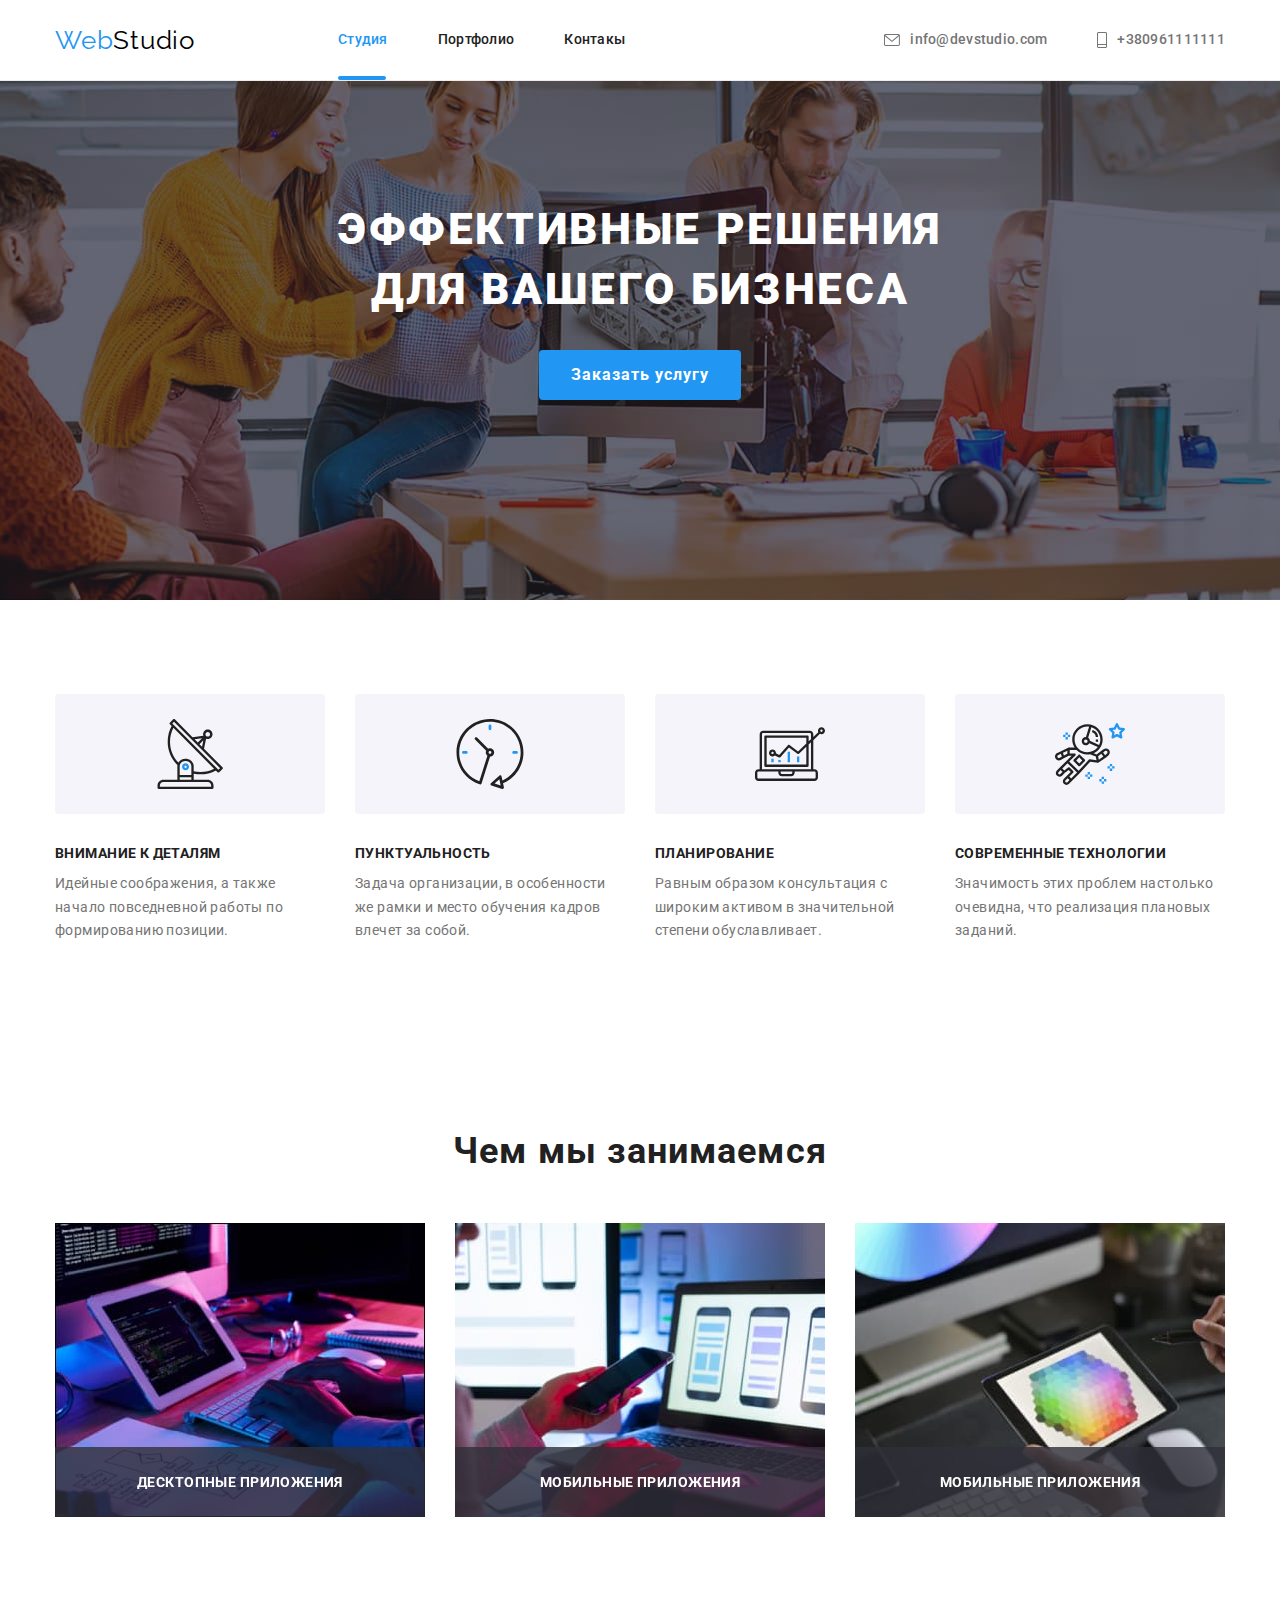
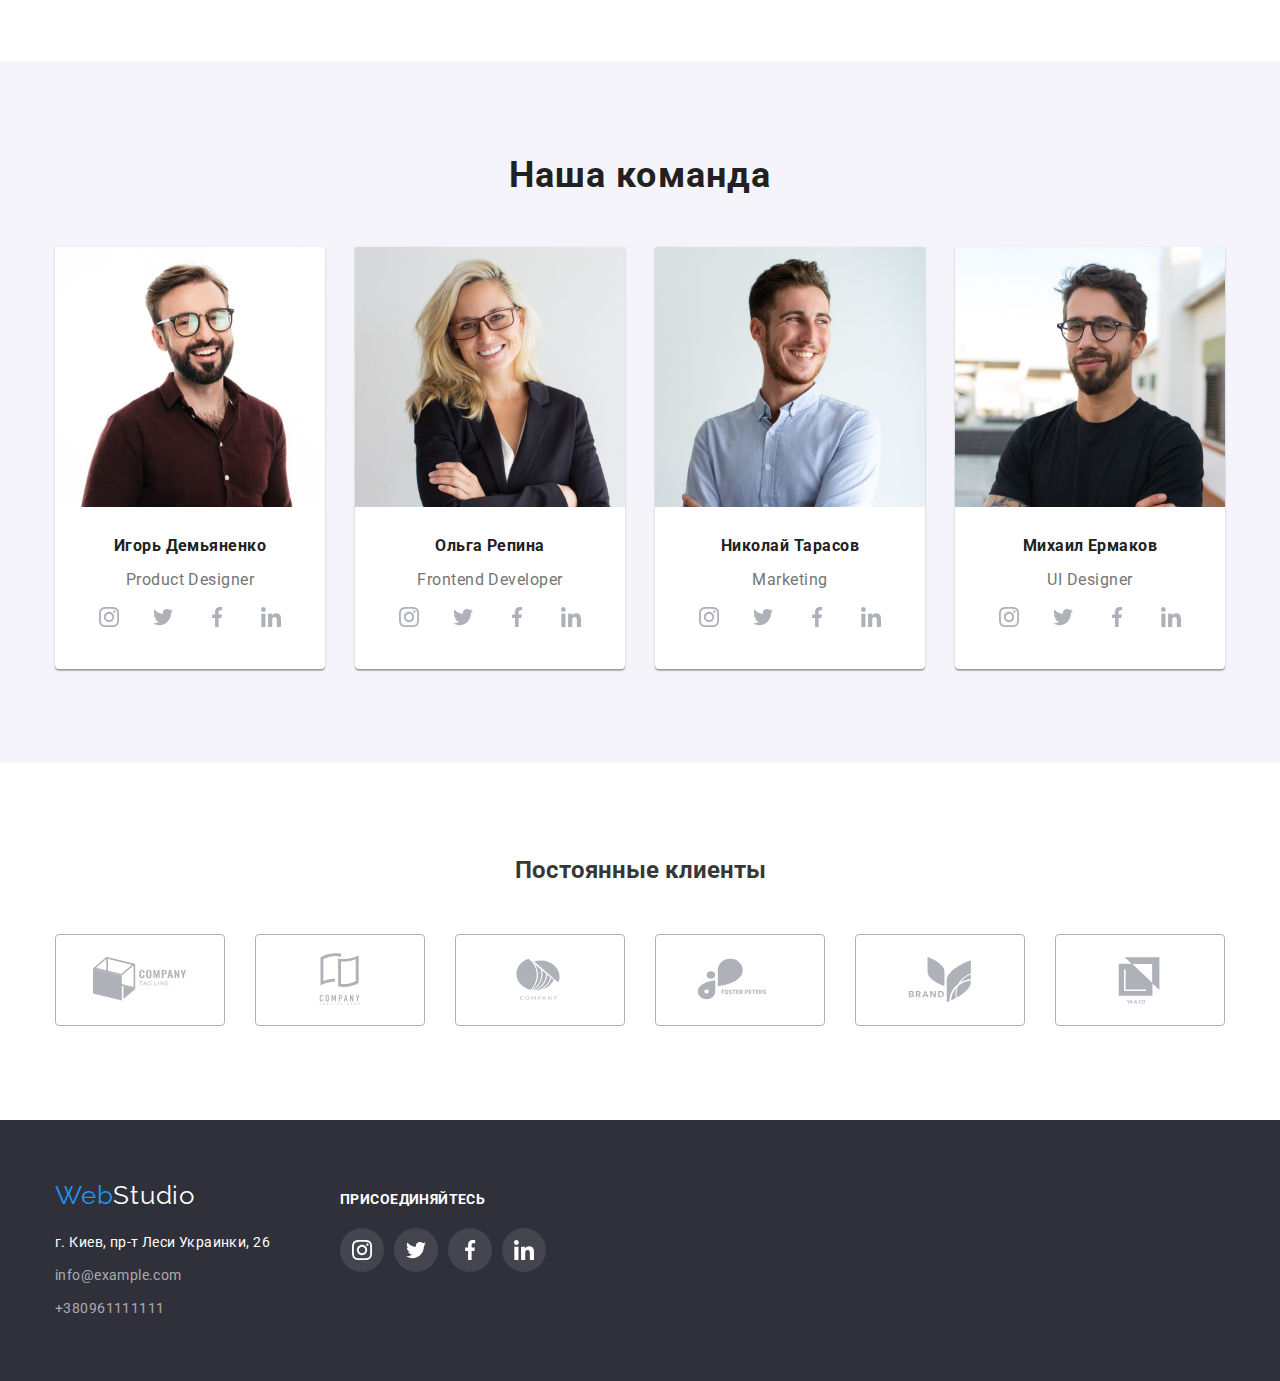
==== index.html @ fcf828c8 "markup of the fifth homework" ====
<!DOCTYPE html>
<html lang="ru">

<head>
    <meta charset="UTF-8">
    <meta http-equiv="X-UA-Compatible" content="IE=edge">
    <meta name="viewport" content="width=device-width, initial-scale=1.0">
    <title>WebStudio</title>
    <link rel="preconnect" href="https://fonts.googleapis.com">
    <link rel="preconnect" href="https://fonts.gstatic.com" crossorigin>
    <link href="https://fonts.googleapis.com/css2?family=Raleway:wght@700&family=Roboto:wght@400;500;700;900&display=swap"
    rel="stylesheet">
    <link rel="stylesheet" href="https://cdnjs.cloudflare.com/ajax/libs/modern-normalize/1.0.0/modern-normalize.min.css"/>
    <link rel="stylesheet" href="css/styles.css">
</head>
<body class="page">
    <header class= "header">
        <div class=container>
              <nav>
            <a href="./index.html" class="logo">Web<span class="dark-logo">Studio</span></a>
            <ul class="contacts-items">
        <li class="list"><a href="./index.html" class="nav active studio position" >Студия</a></li>
                <li class="list"><a href="./portfolio.html" class="nav portfolio">Портфолио</a></li>
                <li class="list"><a class="nav new-data" href="">Контакы</a></li>
            </ul>
        </nav>
        <ul class= "contacts">
            <li>
                <a class="auto-nav" href="info@devstudio.com">
            <svg class="icon-contacts" width="16" height="12">
                <use href="./images/symbol-defs.svg#icon-envelope"></use>
                </svg>info@devstudio.com</a>
           </li>
            <li>
                <a class="auto-nav" href="tel:+380961111111">
            <svg class="icon-contacts" width="10" height="16">
                <use href="./images/symbol-defs.svg#icon-tell"></use>
            </svg>+380961111111</a>
            </li>
            </ul>
        </div>
    </header>
    <main> 
        <section class="section-hero">
            <div class="container">
          <h1 class="hero-title">ЭФФЕКТИВНЫЕ РЕШЕНИЯ<br>
                ДЛЯ ВАШЕГО БИЗНЕСА</h1>
            <button data-modal-open class="button-primary">Заказать услугу</button>
            <div class="backdrop is-hidden" data-modal>
                <div class="modal">
                 <button class="modal-close" data-modal-close>
                    <svg class="modal-svg">
                <use href="./images/symbol-defs.svg#icon-close-black"></use></svg>
                    </button>
                </div>
            </div>

            </div>
          </section>
           <section class="section section-description">
               <div class="container">
             <ul class="subtitle-items">
                <li class="subtitle-text">
                    <div class="subtitle-icon-description">
                    <svg class="icon-description">
                        <use href="./images/symbol-defs.svg#icon-antenna"></use></svg>
                    </div>    
                    <h3 class="subtitle">Внимание к деталям</h3> 
                    <p class="description">Идейные соображения, а также начало повседневной работы по формированию позиции.</p>
                </li>
                <li class="subtitle-text">
                    <div class="subtitle-icon-description">
                    <svg class="icon-description">
                        <use href="./images/symbol-defs.svg#icon-clock"></use></svg> 
                    </div>    
                    <h3 class="subtitle">Пунктуальность</h3>
                    <p class="description">Задача организации, в особенности же рамки и место обучения кадров влечет за собой.</p>
                </li>
                <li class="subtitle-text">
                    <div class="subtitle-icon-description">
                    <svg class="icon-description">
                        <use href="./images/symbol-defs.svg#icon-diagram"></use></svg>
                    </div>
                    <h3 class="subtitle">Планирование</h3>
                    <p class="description">Равным образом консультация с широким активом в значительной степени обуславливает.</p>
                </li>
                <li class="subtitle-text">
                    <div class="subtitle-icon-description">
                    <svg class="icon-description">
                        <use href="./images/symbol-defs.svg#icon-astronaut"></use></svg>
                    </div>
                    <h3 class="subtitle">Современные технологии</h3>
                    <p class="description">Значимость этих проблем настолько очевидна, что реализация плановых заданий.</p>
                </li>
            </ul>
            </div>
           </section>
                <section class="section section-image">
                    <div class="container">
                <h2 class="second-header">Чем мы занимаемся</h2>
            <ul class="flex-setting">
                <li class="product-thumb"><img class="image-icon" src="./images/img1.jpg" width=370 alt="Разработка"/> 
                <p class="product-text">десктопные приложения</p></li>
                <li class="product-thumb"><img class="image-icon" src="./images/img2.jpg" width=370 alt="Интерактивность"/>
                <p class="product-text">Мобильные приложения</p></li>
                <li class="product-thumb"><img class="image-icon" src="./images/img3.jpg" width=370 alt="Дизайн"/>
                <p class="product-text">Мобильные приложения</p></li>
                </ul>
            </div>
        </section>
        <section class="section section-team">
            <div class="container">
                   <h2 class="second-header">Наша команда</h2> 
            <ul class="team-list">
                <li class="team-member"><img class="image" src="./images/photo1.jpg" width=270 alt="Игорь Демьяненко" />
                    <div class="about-member">
                    <h3 class="worker">Игорь Демьяненко</h3>
                    <p class="name">Product Designer</p>
                    <ul class="member-list">
                        <li class="member-link">
                        <a href="./index.html" class="person-link">
                         <svg class="member-icon" width="20" height="20">
                        <use href="./images/symbol-defs.svg#icon-instagram"></use>   
                        </svg></a>
                        </li>
                        <li class="member-link">
                        <a href="/index.html" class="person-link">
                        <svg class="member-icon" width="20" height="20">
                        <use href="./images/symbol-defs.svg#icon-twitter"></use>
                        </svg></a>
                        </li>
                        <li class="member-link">
                        <a href="/index.html" class="person-link">
                        <svg class="member-icon" width="20" height="20">
                        <use href="./images/symbol-defs.svg#icon-facebook"></use>
                        </svg></a>
                           </li>
                           <li class="member-link">
                        <a href="/index.html" class="person-link">
                        <svg class="member-icon" width="20" height="20">
                        <use href="./images/symbol-defs.svg#icon-linkedin"></use>                
                        </svg></a>
                           </li>
                        </ul>
                        </div>
                           </li>                                        
                           <li class="team-member"><img class="image" src="./images/photo2.jpg" width=270 alt="Ольга Репина" />
                    <div class="about-member">
                    <h3 class="worker">Ольга Репина</h3>
                    <p class="name">Frontend Developer</p>
                    <ul class="member-list">
                        <li class="member-link">
                        <a href="./index.html" class="person-link">
                         <svg class="member-icon" width="20" height="20">
                        <use href="./images/symbol-defs.svg#icon-instagram"></use>   
                        </svg></a>
                        </li>
                        <li class="member-link">
                        <a href="/index.html" class="person-link">
                        <svg class="member-icon" width="20" height="20">
                        <use href="./images/symbol-defs.svg#icon-twitter"></use>
                        </svg></a>
                        </li>
                        <li class="member-link">
                        <a href="/index.html" class="person-link">
                        <svg class="member-icon" width="20" height="20">
                        <use href="./images/symbol-defs.svg#icon-facebook"></use>
                        </svg></a>
                           </li>
                           <li class="member-link">
                        <a href="/index.html" class="person-link">
                        <svg class="member-icon" width="20" height="20">
                        <use href="./images/symbol-defs.svg#icon-linkedin"></use>                
                        </svg></a>
                           </li>
                        </ul>
                </div>
                </li>
                <li class="team-member"><img class="image" src="./images/photo3.jpg" width=270 alt="Николай Тарасов" />
                    <div class="about-member">
                    <h3 class="worker">Николай Тарасов</h3>
                    <p class="name">Marketing</p>
                    <ul class="member-list">
                        <li class="member-link">
                        <a href="./index.html" class="person-link">
                         <svg class="member-icon" width="20" height="20">
                        <use href="./images/symbol-defs.svg#icon-instagram"></use>   
                        </svg></a>
                        </li>
                        <li class="member-link">
                        <a href="/index.html" class="person-link">
                        <svg class="member-icon" width="20" height="20">
                        <use href="./images/symbol-defs.svg#icon-twitter"></use>
                        </svg></a>
                        </li>
                        <li class="member-link">
                        <a href="/index.html" class="person-link">
                        <svg class="member-icon" width="20" height="20">
                        <use href="./images/symbol-defs.svg#icon-facebook"></use>
                        </svg></a>
                           </li>
                           <li class="member-link">
                        <a href="/index.html" class="person-link">
                        <svg class="member-icon" width="20" height="20">
                        <use href="./images/symbol-defs.svg#icon-linkedin"></use>                
                        </svg></a>
                           </li>
                        </ul>
                    </div>
                </li>
                <li class="team-member"><img class="image" src="./images/photo4.jpg" width=270 alt="Михаил Ермаков" />
                    <div class="about-member">
                    <h3 class="worker">Михаил Ермаков</h3>
                    <p class="name">UI Designer</p>
                    <ul class="member-list">
                        <li class="member-link">
                        <a href="./index.html" class="person-link">
                         <svg class="member-icon" width="20" height="20">
                        <use href="./images/symbol-defs.svg#icon-instagram"></use>   
                        </svg></a>
                        </li>
                        <li class="member-link">
                        <a href="/index.html" class="person-link">
                        <svg class="member-icon" width="20" height="20">
                        <use href="./images/symbol-defs.svg#icon-twitter"></use>
                        </svg></a>
                        </li>
                        <li class="member-link">
                        <a href="/index.html" class="person-link">
                        <svg class="member-icon" width="20" height="20">
                        <use href="./images/symbol-defs.svg#icon-facebook"></use>
                        </svg></a>
                           </li>
                           <li class="member-link">
                        <a href="/index.html" class="person-link">
                        <svg class="member-icon" width="20" height="20">
                        <use href="./images/symbol-defs.svg#icon-linkedin"></use>                
                        </svg></a>
                           </li>
                        </ul>
                    </div>
                </li>
            </ul>
            </div>
        </section>
        <section class="section">
        <div class="container">
        <h2 class="clients">Постоянные клиенты</h2>
       <ul class="clients-list">
            <li class="icon-client">
    <svg class="logo-client">
    <use href="./images/symbol-defs.svg#icon-logo1"></use></svg>
           </li>
           <li class="icon-client">
    <svg class="logo-client">
    <use href="./images/symbol-defs.svg#icon-logo2"></use></svg>
            </li>
            <li class="icon-client">
    <svg class="logo-client">
    <use href="./images/symbol-defs.svg#icon-logo3"></use></svg>
            </li>
    <li class="icon-client">
    <svg class="logo-client">
    <use href="./images/symbol-defs.svg#icon-logo4"></use></svg>
            </li>
            <li class="icon-client">
    <svg class="logo-client">
    <use href="./images/symbol-defs.svg#icon-logo5"></use></svg>
           </li>
            <li class="icon-client">
    <svg class="logo-client">
    <use href="./images/symbol-defs.svg#icon-logo6"></use></svg>
           </li>
       </ul>
     </div>
    </section>
   </main>
    <footer class="footer">
        <div class="container footer-container">
            <div class= "footer-wrapper">
        <a class="footer-logo" href="WebStudio">Web<span class="white-logo">Studio</span></a>
        <address class="address-data">
            <p class="address-name">г. Киев, пр-т Леси Украинки, 26</p>
            <a class="auto-second" href="info@example.com">info@example.com</a>
            <a class="auto-second" href="tel:+380991111111">+380961111111</a>
        </address>
        </div>
           <div class="footer-icons">
            <h2 class="footer-header">Присоединяйтесь</h2>
            <ul class="footer-icons-menu">
                <li class="footer-items">
            <a href="./index.html" class="footer-link">
            <svg class="footer-icon" width="20" height="20">
            <use href="./images/symbol-defs.svg#icon-instagram"></use>
            </svg></a>
                 </li>
                 <li class="footer-items"><a href="./index.html" class="footer-link">
            <svg class="footer-icon" width="20" height="20">
            <use href="./images/symbol-defs.svg#icon-twitter"></use>
            </svg></a>
                  </li>
                  <li class="footer-items">
            <a href="./index.html" class="footer-link">
            <svg class="footer-icon" width="20" height="20">
            <use href="./images/symbol-defs.svg#icon-facebook"></use>
             </svg></a>
                 </li>
                  <li class="footer-items">
            <a href="./index.html" class="footer-link">
            <svg class="footer-icon" width="20" height="20">
            <use href="./images/symbol-defs.svg#icon-linkedin"></use>
            </svg></a>
                 </li>
            </ul>
            </div>
        </div>
        </footer>
        <script src="./js/modal.js"></script>
</body>

</html>
---- css/styles.css ----
:root {
  --primary-text-color: rgba(0, 0, 0, 0.8);
  --title-text-color: #000000;
  --accent-color: #2196f3;
  --primary-white-color: #ffffff;
  --second-main-color: #212121;
  --primary-gray-color: #757575;
  --background-color: #e5e5e5;
}
body {
  background-color: var( --primary-white-color);
  color: var(--primary-text-color);
  font-family: "Roboto", sans-serif;
}
ul {
  list-style: none;
  margin: 0;
  padding: 0;
}
h1,
h2,
h3 {
  margin: 0;
}
p {
  margin: 0 auto;
}
header {
top: 0;
left: 0;
position: fixed;
width: 100%;
background: var(--primary-white-color);
z-index: 1;
}

.header .container{
  display: flex;
  align-items: center;
}
.header {
background-color: var(--primary-white-color);
color: var(--primary-white-color);
}
.container {
  width: 1200px;
  padding-left: 15px;
  padding-right: 15px;
  margin-left: auto;
  margin-right: auto;
}
.container-block {
  display: flex;
  justify-content: center;
  padding-bottom: 34px;
  margin-top: 0;
  margin-bottom: 50px;
}
.container-button {
  display: flex;
  justify-content: center;
}
 .container .buttons {
  display: block;
  margin-bottom: 94px;
  padding-left: 215px;
  padding-right: 215px;
}
.position .position-port{
  display: block;
  position: relative;
}
.position::after {
content: '';
position: absolute;
display: block;
width: 48px;
height: 4px;
bottom: 32px;
border-radius: 2px;
background-color: var(--accent-color);
position: absolute;
top: 76px;
transition: 250ms cubic-bezier(0.4, 0, 0.2, 1);
}
.position-port:after {
content: '';
position: absolute;
display: block;
width: 78px;
height: 4px;
bottom: 32px;
top: 76px;
border-radius: 2px;
background-color: var(--accent-color);
transition: 250ms cubic-bezier(0.4, 0, 0.2, 1);
}
.overlay {
  position: absolute;
  top: 0;
  left: 0;
  width: 100%;
  height: 100%;
  opacity: 0;
  padding: 63px 24px;
  background-color: var(--accent-color);
  transform: translateY(100%);
  transition: 250ms cubic-bezier(0.4, 0, 0.2, 1);
}
.overlay-text {
  margin: 0;
  font-family: Roboto;
  font-style: normal;
  font-weight: normal;
  font-size: 18px;
  line-height: 28px;
  letter-spacing: 0.03em;
  color: var(--primary-white-color);
  transform: translateY(50%);
  transition: 250ms cubic-bezier(0.4, 0, 0.2, 1);
}
.link {
  text-decoration: none;
}
.list {
  transition: color 250ms cubic-bezier(0.4, 0, 0.2, 1);
}
.overlay-image {
  position: relative;
  overflow: hidden;
  border-style: none;
  width: 368px;
  height: 284px;
}
 .hover-thumb:hover::before {
    opacity: 0.9;
 }
 .hover-thumb {
  position: relative;
  }
  .hover-thumb::before {
  content: '';
  display: inline-block;
  position: absolute;
  top: 0;
  left: 0;
  width: 100%;
  height: 100%;
  opacity: 0;
  }
  .product-thumb {
  position: relative;
  width: 370px;
  height: 294px;
  z-index: 1;
  }
  .product-thumb .product-text {
  font-family: Roboto;
  font-style: normal;
  font-weight: bold;
  font-size: 14px;
  line-height: 16px;
  text-align: center;
  letter-spacing: 0.03em;
  color: var(--primary-white-color);
  }
  
  .product-thumb::before {
  position: absolute;
  display: inline-block;
  content: '';
  bottom: 0;
  width: 370px;
  height: 70px;
  background-color: rgba(47, 48, 58, 0.8);;
  }
  .product-text {
  position: absolute;
  text-align: center;
  justify-content: center;
  width: 100%;
  padding: 27px 0;
  margin: 0;
  bottom: 0;
  left: 0;
  text-transform: uppercase;
  }
  .link:hover .overlay,
  .link:focus .overlay {
  transform: translateY(0);
  opacity: 0.9;
  }
  .navigation {
  display: flex;
  flex-direction: row;
  }  
.button {
  margin: 8px;
  cursor: pointer;
  background-color: #F5F4FA;
  color: var(--second-main-color);
  font-family: Roboto;
  font-weight: 500;
  font-size: 16px;
  line-height: 1.62;
  text-align: center;
  letter-spacing: 0.03em;
  border-radius: 4px;
  border-style: none;
  padding: 6px 22px;
  transition: color 250ms cubic-bezier(0.4, 0, 0.2, 1),
  background-color 250ms cubic-bezier(0.4, 0, 0.2, 1),
  box-shadow 250ms cubic-bezier(0.4, 0, 0.2, 1);
}
.container-button li:not(last child) {
  margin-right: 9px;
}
.flex-container {
  display: flex;
  flex-wrap: wrap;
  justify-content: space-between;
}
.flex-set {
display: flex;
flex-wrap: wrap;
justify-content: space-between;
}
.flex-link:hover .overlay-text,
.flex-link .link:focus .overlay-text {
transform: translateY(0%);
transition: 250ms cubic-bezier(0.4, 0, 0.2, 1),
box-shadow 250ms cubic-bezier(0.4, 0, 0.2, 1);
opacity: 1;
}

.flex-link:hover,
.flex-link:focus {
box-shadow: 0px 1px 1px rgba(0, 0, 0, 0.12), 0px 4px 4px rgba(0, 0, 0, 0.06),
1px 4px 6px rgba(0, 0, 0, 0.16);
cursor: pointer;
}
.flex-setting { 
  display: flex;
  flex-wrap: wrap;
  justify-content: space-between;
}
.flex-link {
  display: flex;
  flex-direction: column;
  align-items: center;
  width: 370px;
  justify-content: space-between;
  border: 1px solid #eeeeee;
  margin-bottom: 30px;
  margin-right: 30px;
  }
 .flex-set li:nth-child(3n) {
  margin-right: 0;
}
.image-container {
  display: block;
  margin: 94px 215px;
}
.section-team {
background-color: #f5f4fa;
}
.section-hero {
margin: 0;
background-color: #C4C4C4;
padding: 200px 0;
max-width: 1600px;
text-align: center;
margin-left: auto;
margin-right: auto;
padding-top: 200px;
padding-bottom: 200px;
background-image: linear-gradient(to right,rgba(47, 48, 58, 0.4),rgba(47, 48, 58, 0.4)),
url(../images/hero.jpg);
background-repeat: no-repeat;
background-size: cover;
background-position: center;
}
.team-list {
display: flex;
margin: 0;
}
.link-name {
  display: flex;
  flex-direction: row;
  align-items: center;
  flex-wrap: nowrap;
}
.image {
  display: flex;
}
.image-icon {
  display: flex;
}
.contacts {
  display: flex;
  justify-content: center;
  margin-left: auto;

}
.contacts-items {
  display: flex;
  justify-content: center;
}
nav {
display:flex;
align-items: center;
}
.team-member {
background:var(--primary-white-color);
box-shadow: 0px 1px 3px rgba(0, 0, 0, 0.12), 0px 1px 1px rgba(0, 0, 0, 0.14),
0px 2px 1px rgba(0, 0, 0, 0.2);
border-radius: 0px 0px 4px 4px;
margin-right: 30px;
}
.about-member:not(last-child) {
  margin-right: 0;
}
.logo {
  color: var(--accent-color);
  text-decoration: none;
  font-family: "Raleway", sans-serif;
  font-size: 26px;
  line-height: 1.19;
  letter-spacing: 0.03em;
  margin-right: 93px;
}
.footer-logo {
  display: block;
  color: var(--accent-color);
  text-decoration: none;
  font-family: "Raleway", sans-serif;
  font-size: 26px;
  line-height: 1.19;
  letter-spacing: 0.03em;
  margin-bottom: 20px;
}
.dark-logo {
  color: var(--title-text-color);
}
.white-logo {
  color: var(--primary-white-color);
}
.nav {
  display: flex;
  align-items: center;
  color: var(--second-main-color);
  text-decoration: none;
  font-size: 14px;
  font-weight: 500;
  line-height: 1.14;
  letter-spacing: 0.02em;
  margin-left: 50px;
  transition: color 250ms cubic-bezier(0.4, 0, 0.2, 1);
  }
.contacts li:not(:last-child) {
  margin-right: 50px;
}
.auto-nav {
  display:flex;
  align-items: center;
  padding: 32px 0;
  font-weight: 500;
  font-size: 14px;
  line-height: 1.14;
  letter-spacing: 0.02em;
  color: var(--primary-gray-color);
  text-decoration: none;
  transition: color 250ms cubic-bezier(0.4, 0, 0.2, 1);
 }
.nav-second {
  display:flex;
  align-items: center;
  padding: 32px 0;
  text-decoration: none;
  font-size: 14px;
  line-height: 1.14;
  letter-spacing: 0.002em;
  color: var(--accent-color);
}
.nav-second:hover,
.nav-second:focus,
.auto-second:hover,
.auto-second:focus,
.nav:hover,
.nav:focus,
.all:hover,
.all:focus,
.active {
  color: var(--accent-color);
}

.button:hover,
.button:focus {
 background-color: var(--accent-color);
}
a.auto-nav:hover {
color: var(--accent-color);  
}
.auto-nav .icon-contacts:hover {
color: var(--accent-color);   
}
.icon-contacts:hover {
fill: var(--accent-color);
}
.icon-contacts {
margin-right: 10px;
fill: var(--primary-gray-color);
}
.auto-nav:hover {
fill: var(--accent-color); 
}
.button-primary {
  font-weight: 700;
  font-size: 16px;
  line-height: 1.875;
  letter-spacing: 0.06em;
  border: none;
  color: var(--primary-white-color);
  background-color: var(--accent-color);
  cursor: pointer;
   border-radius: 4px;
   padding: 10px 32px;
   margin: 0 auto;
   display: block;
}
.button {
  color: var(--second-main-color);
  background-color: #f5f4fa;
  border-radius: 4px;
  border: none;
  font-family: "Roboto";
  font-weight: 500;
  font-size: 16px;
  line-height: 1.6;
  letter-spacing: 0.03em;
}
.backdrop {
position: fixed;
top: 0;
left: 0;
width: 100%;
height: 100%;
background-color:rgba(0, 0, 0, 0.2);
opacity: 1;
transition: opacity(250ms) cubic-bezier(0.4, 0, 0.2, 1);
 z-index: 2;
}
.backdrop .is-hidden {
opacity: 0;
pointer-events: none;
}
.is-hidden {
visibility: hidden;
}
.modal {
position: absolute;
top: 50%;
left: 50%;
border-radius: 4px;
min-width: 528px;
min-height: 582px;
background-color: var(--primary-white-color);
transform: translate(-50%, -50%) scale(1);
transition: opacity(250ms) cubic-bezier(0.4, 0, 0.2, 1);
}
.modal-close {
position: absolute;
display: flex;
justify-content: center;
align-items: center;
right: 0;
border-color: rgba(0, 0, 0, 0.1);
margin: 8px 8px 0 0;
background-color: var(--primary-white-color);
border-radius: 24px;
width: 30px;
height: 30px;
}
.modal-svg {
width: 18px;
height: 18px;
}
.all {
  border-radius: 4px;
  border: none;
  font-family: "Roboto";
  font-weight: 500;
  font-size: 16px;
  line-height: 1.6;
  letter-spacing: 0.03em;
  color: var(--primary-white-color);
  background-color: var(--accent-color);
  cursor: pointer;
}
.header-name {
  font-size: 18px;
  text-decoration: none;
  line-height: 2;
  letter-spacing: 0.06em;
  color: var(--second-main-color);
  margin-top: 20px;
  }
.name-site {
  font-size: 16px;
  text-decoration: none;
  line-height: 1.8;
  letter-spacing: 0.03em;
  color: var(--primary-gray-color);
  margin-top: 10px;
  padding-bottom: 20px;;
}
.name {
  font-size: 16px;
  text-decoration: none;
  line-height: 1.8;
  letter-spacing: 0.03em;
  color: var(--primary-gray-color);
  text-align: center;
  margin-top: 10px;
}
.link {
  color: var(--title-text-color);
  text-decoration: none;
}
 .address-name {
  display: block;
  font-style: normal;
  font-size: 14px;
  line-height: 1.7;
  letter-spacing: 0.03em;
  color: var(--primary-white-color);
}
.address-data {
  display: block;
  margin-top: 20px;
}
.icon-description {
width: 70px;
height: 70px; 
}
.member-list {
display: flex;
justify-content: center;
gap: 10px;
}
.person-link {
display: flex;
justify-content: center;
align-items: center;
width: 44px;
height: 44px;
border-radius: 50%;
background-size: 20px;
background-repeat: no-repeat;
color: #afb1b8;
transition: background-color 250ms cubic-bezier(0.4, 0, 0.2, 1), 
color 250ms cubic-bezier(0.4, 0, 0.2, 1); 
}
.person-link:hover,
.person-link:focus {
  background-color: var(--accent-color);
}
.person-link:hover svg,
.person-link:focus svg {
  fill: var(--primary-white-color);
}
.person-link svg {
  width: 20px;
  height: 20px;
  fill: #afb1b8;
  color:#b4b9cc;
}
.person-link:hover,
.person-link-svg:focus {
  fill: var(--primary-white-color);
}
.memer-icon {
 color:#b4b9cc;  
}
.clients {
text-align: center;
margin-bottom: 50px;
}
.clients-list {
display: flex;
gap: 30px;
}
.icon-client {
display: flex;
justify-content: center;
align-items: center;
width: 170px;
height: 92px;
color: #afb1b8;
border: 1px solid #afb1b8;
border-radius: 4px; 
transition: border-color 250ms cubic-bezier(0.4, 0, 0.2, 1);
}
.icon-client:hover .logo-client,
.icon-client:focus .logo-client {
fill: var(--accent-color);  
} 

.icon-client:hover,
.icon-client:focus {
color: var(--accent-color);
cursor: pointer;
border-color: var(--accent-color);
fill: var(--accent-color);
}
.logo-client {
width: 106px;
height: 60px;
color: #AFB1B8; 
fill: #AFB1B8;  
transition: color 250ms cubic-bezier(0.4, 0, 0.2, 1); 
}
.footer {
background-color: #2f303a;
padding: 60px 0;
}
.footer-items {
 display: flex; 
}
.footer-icons-menu {
display: flex;
gap: 10px;
}
.footer-container {
display: flex;  
align-items: baseline;
}
.footer-wrapper {
margin-right: 70px;
}
.footer-header {
font-weight: 700;
font-size: 14px;
line-height: 1.14;
letter-spacing: 0.03em;
text-transform: uppercase;
color: var(--primary-white-color);
margin-bottom: 20px;  
}
.footer-link {
display: flex;
justify-content: center;
align-items: center;
width: 44px;
height: 44px;
background-color: rgba(255, 255, 255, 0.1);
color: var(--primary-white-color);
border-radius: 50%;
transition: background-color 250ms cubic-bezier(0.4, 0, 0.2, 1);
}
.footer-link:hover {
background-color: var(--accent-color);
color:var(--primary-white-color);
}
.footer-icon {
color: var(--primary-white-color); 
}
.footer-icon {
fill: var(--primary-white-color);
}
.address-name:not(:last-child) {
 margin-bottom: 9px;
}
.auto-second {
  display: block;
  font-style: normal;
  font-size: 14px;
  text-decoration: none;
  line-height: 1.7;
  letter-spacing: 0.03em;
  color: rgba(255, 255, 255, 0.6);
  margin-top: 9px;
  }

.hero-title {
  font-size: 44px;
  line-height: 1.36;
  letter-spacing: 0.06em;
  color: var(--primary-white-color);
  text-transform: uppercase;
  margin-bottom: 30px;
  font-weight: 900;
  text-align: center;
 }
 .header {
  border-bottom: 1px solid rgba(236, 236, 236, 1);
 }
.second-header {
  font-weight: bold;
  font-size: 36px;
  line-height: 1.16;
  letter-spacing: 0.03em;
  color: var(--second-main-color);
  text-align: center;
  margin-bottom: 50px;
  }
.about-member {
  padding: 30px 0;
}
.worker {
  text-align: center;
  font-size: 16px;
  line-height: 1.18;
  letter-spacing: 0.03em;
  color: var(--second-main-color);
  }
.subtitle {
  display: inline-block;
  margin-bottom: 10px;
  font-weight: bold;
  font-size: 14px;
  line-height: 1.14;
  letter-spacing: 0.03em;
  color: var(--second-main-color);
  text-transform: uppercase;
  }
.subtitle-items {
display: flex;
justify-content: space-between;
align-items: center;
}
.subtitle-icon-description {
  display: flex;
  align-items: center;
  justify-content: center;
  border-radius: 4px;
  background-color: #F5F4FA;
  padding: 25px 0;
  margin-bottom: 30px;
}
.subtitle-text {
margin-right: 30px;
width: 270px;
}
.subtitle-text:last-child {
margin-right: 0;
}
.section-description {
padding-bottom: 0;
}
.description {
  font-size: 14px;
  line-height: 1.71;
  letter-spacing: 0.03em;
  color: var(--primary-gray-color);
}
.section-image {
padding-top: 0;
margin-bottom: 50px;
}
.second-header {
margin-bottom: 50px;
text-align: center;
}
.section { 
padding: 94px 0;
}
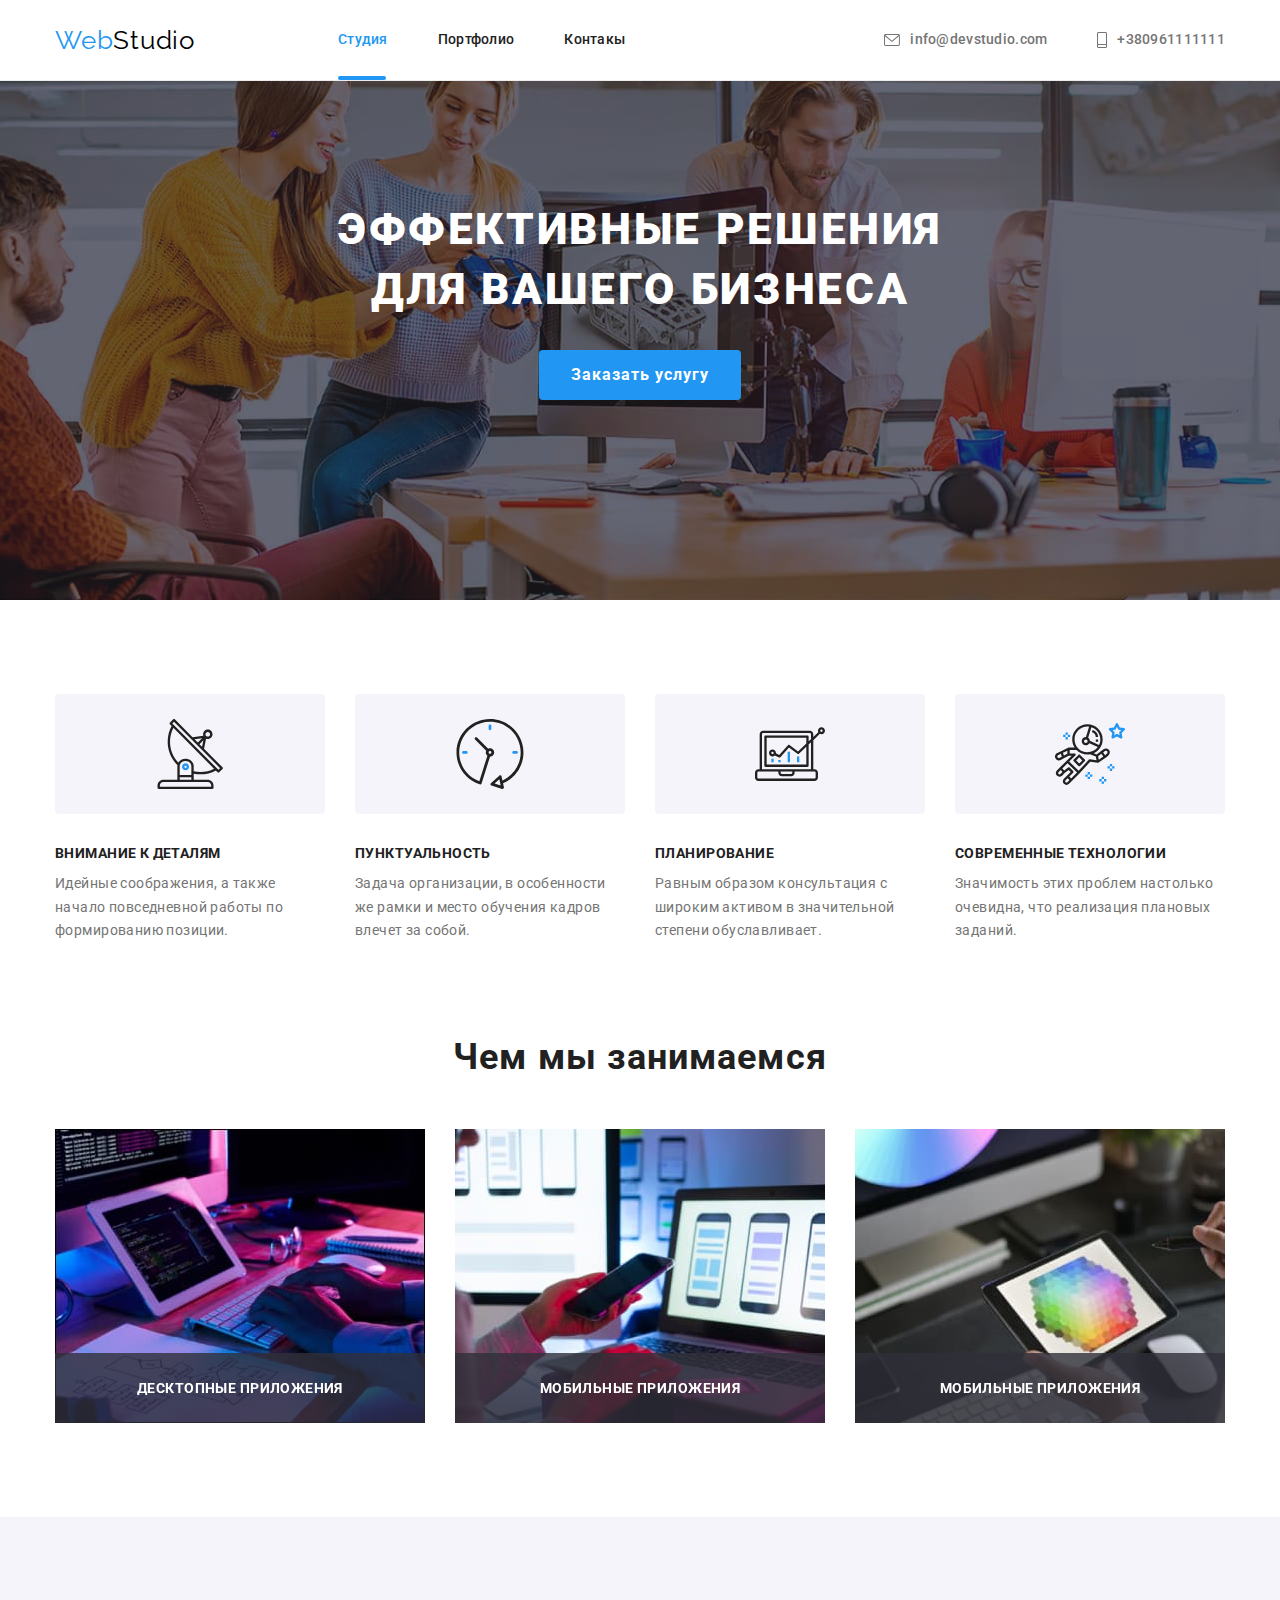
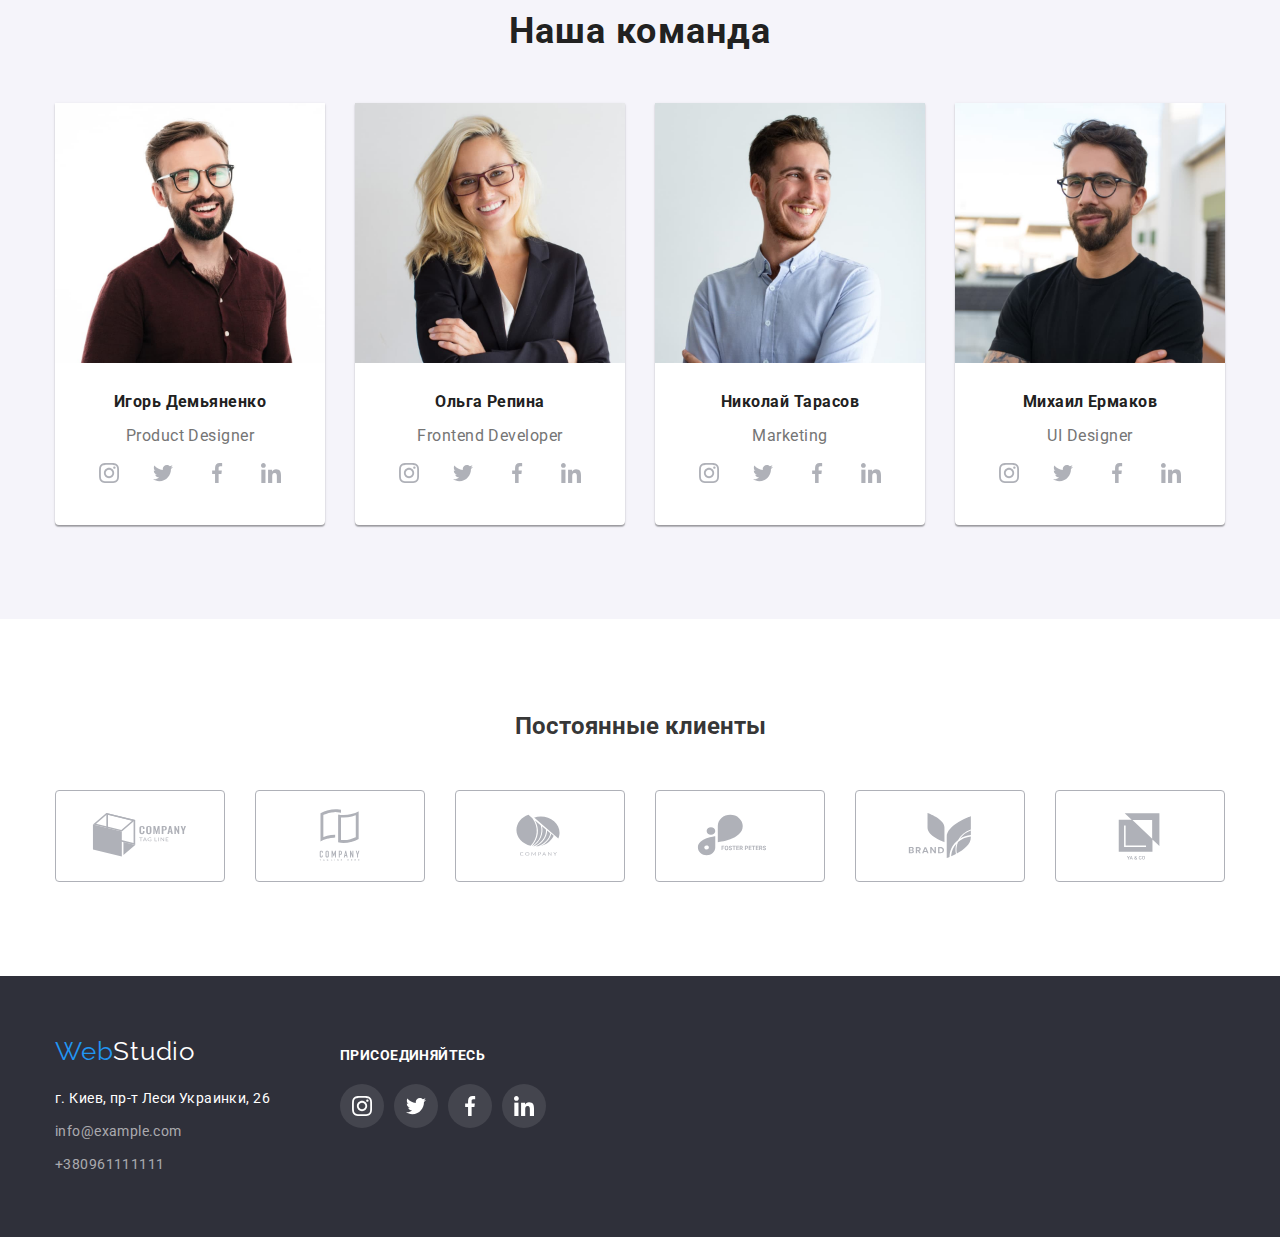
==== commit f00d0188: "code edits" ====
--- a/index.html
+++ b/index.html
@@ -95,7 +95,7 @@
             </ul>
             </div>
            </section>
-                <section class="section section-image">
+                <section class="section-image">
                     <div class="container">
                 <h2 class="second-header">Чем мы занимаемся</h2>
             <ul class="flex-setting">
--- a/css/styles.css
+++ b/css/styles.css
@@ -52,19 +52,19 @@
 .container-block {
   display: flex;
   justify-content: center;
-  padding-bottom: 34px;
-  margin-top: 0;
-  margin-bottom: 50px;
-}
-.container-button {
-  display: flex;
-  justify-content: center;
-}
- .container .buttons {
+  margin-top: 94px;
+}
+ .buttons {
   display: block;
-  margin-bottom: 94px;
+  padding-bottom: 94px;
+  padding-top: 94px;
   padding-left: 215px;
   padding-right: 215px;
+}
+.container-button {
+  display: flex;
+  justify-content: center;
+  margin-bottom: 50px;
 }
 .position .position-port{
   display: block;
@@ -388,8 +388,6 @@
 .auto-second:focus,
 .nav:hover,
 .nav:focus,
-.all:hover,
-.all:focus,
 .active {
   color: var(--accent-color);
 }
@@ -475,7 +473,6 @@
 align-items: center;
 right: 0;
 border-color: rgba(0, 0, 0, 0.1);
-margin: 8px 8px 0 0;
 background-color: var(--primary-white-color);
 border-radius: 24px;
 width: 30px;
@@ -484,18 +481,8 @@
 .modal-svg {
 width: 18px;
 height: 18px;
-}
-.all {
-  border-radius: 4px;
-  border: none;
-  font-family: "Roboto";
-  font-weight: 500;
-  font-size: 16px;
-  line-height: 1.6;
-  letter-spacing: 0.03em;
-  color: var(--primary-white-color);
-  background-color: var(--accent-color);
-  cursor: pointer;
+left: 1032px;
+top: 235px;
 }
 .header-name {
   font-size: 18px;
@@ -745,9 +732,6 @@
 .subtitle-text:last-child {
 margin-right: 0;
 }
-.section-description {
-padding-bottom: 0;
-}
 .description {
   font-size: 14px;
   line-height: 1.71;
@@ -756,7 +740,7 @@
 }
 .section-image {
 padding-top: 0;
-margin-bottom: 50px;
+padding-bottom: 94px;
 }
 .second-header {
 margin-bottom: 50px;
